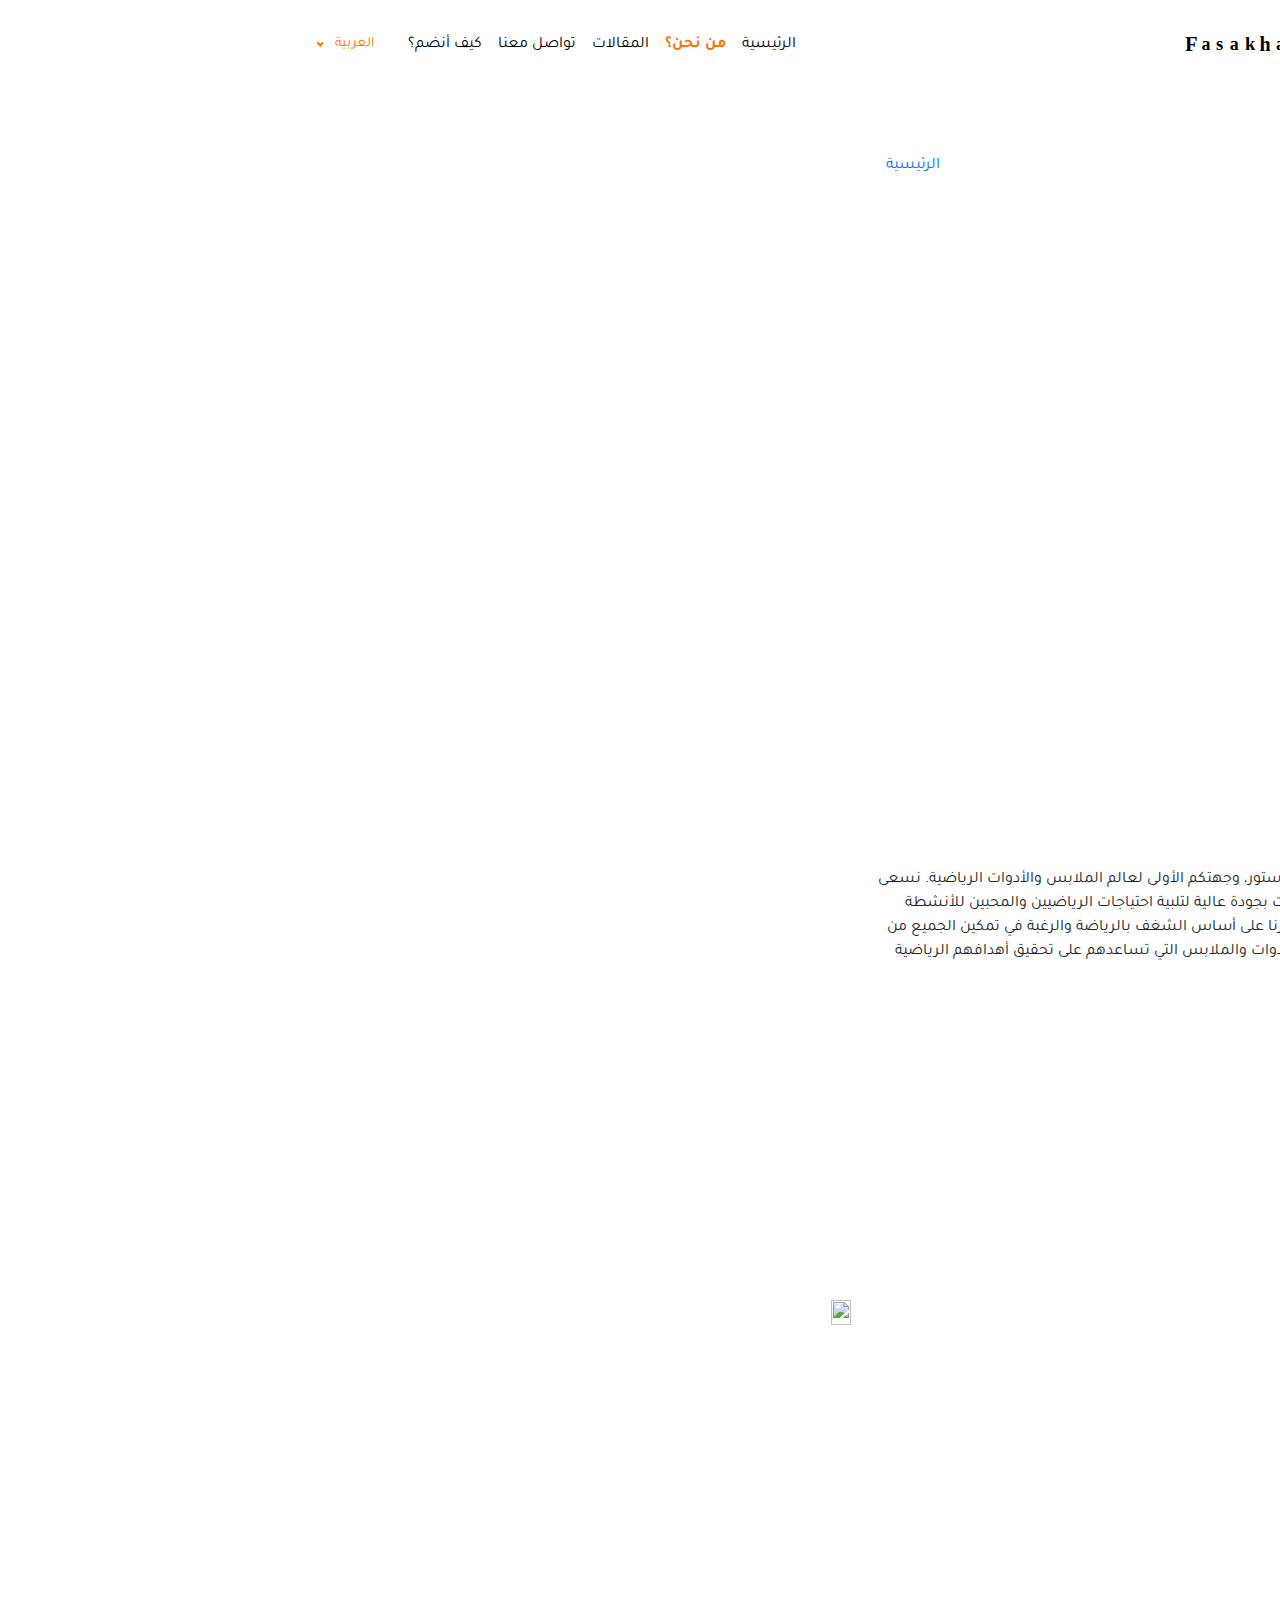
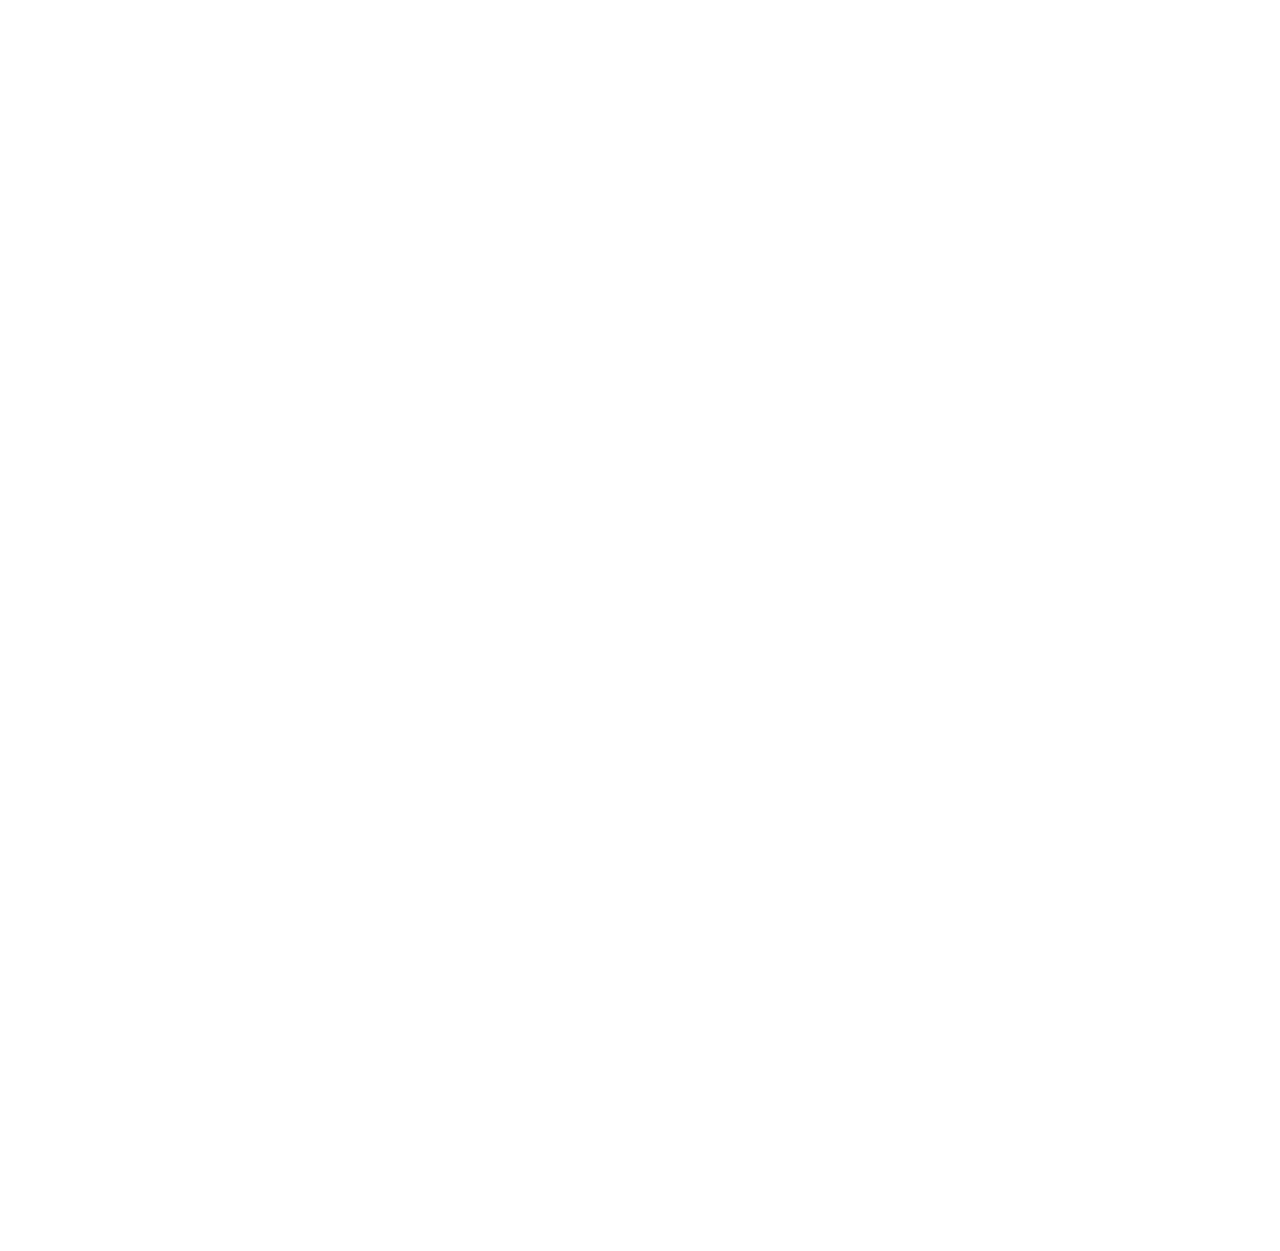
==== about.html @ 364ac194 "first commit" ====
<!DOCTYPE html>
<html lang="ar" dir="rtl">

<head>
  <meta charset="UTF-8">
  <meta http-equiv="X-UA-Compatible" content="IE=edge">
  <meta name="viewport" content="width=device-width, initial-scale=1.0">
  <title>HATTRICK STORE</title>

  <link rel="icon" href="images/logo.svg">

  <!-- font awesome cdn link  -->
  <link rel="stylesheet" href="https://cdnjs.cloudflare.com/ajax/libs/font-awesome/6.5.1/css/all.min.css"
    integrity="sha512-DTOQO9RWCH3ppGqcWaEA1BIZOC6xxalwEsw9c2QQeAIftl+Vegovlnee1c9QX4TctnWMn13TZye+giMm8e2LwA=="
    crossorigin="anonymous" referrerpolicy="no-referrer">
  <!-- Bootstrap link  -->
  <!-- if lang == en -->
  <link rel="stylesheet" href="styles/plugin/bootstrap.min.css">
  <!-- if lang == ar -->
  <link rel="stylesheet" href="styles/plugin/bootstrap.rtl.min.css">
  <!-- bootstrap icon -->
  <link rel="stylesheet" href="styles/plugin/bootstrap-icons.min.css">
  <!-- animate link  -->
  <link rel="stylesheet" href="styles/plugin/animate.css" />
  <!-- nice select  -->
  <link rel="stylesheet" href="styles/plugin/nice-select.css">
  <!-- custom css file link  -->
  <link rel="stylesheet" href="styles/style.css">
</head>

<body>


  <header class="">
    <nav class="navbar navbar-expand-lg ">
      <div class="container">
        <a class="navbar-brand" href="index.html">
          <img src="images/logo.svg" alt="">
        </a>
        <div class="d-flex items-center gap-2">
          <div class=" navbar-collapse ">
            <div class=" justify-content-between align-items-center w-100 mb-5 for-mobile">
              <a class="navbar-brand" href="index.html">
                <img src="images/logo.svg" alt="">
              </a>
              <button class="navbar-toggler" id="close">
                <i class="fas fa-close"></i>
              </button>
            </div>
            <ul class="navbar-nav  mb-2 mb-lg-0">
              <li class="nav-item">
                <a class="nav-link " aria-current="page" href="index.html">الرئيسية</a>
              </li>
              <li class="nav-item">
                <a class="nav-link active" href="about.html">من نحن؟</a>
              </li>
              <li class="nav-item">
                <a class="nav-link " href="articles.html">المقالات</a>
              </li>
              <li class="nav-item">
                <a class="nav-link" href="contact.html">تواصل معنا</a>
              </li>
              <li class="nav-item">
                <a class="nav-link" href="join.html">كيف أنضم؟</a>
              </li>
            </ul>
          </div>
          <select class="lang-select">
            <option value="ar">العربية</option>
            <option value="en">English</option>
          </select>
          <button class="navbar-toggler" id="nav-toggler">
            <i class="fas fa-bars"></i>
          </button>
          </divcl>
        </div>
    </nav>
    <nav aria-label="breadcrumb" class="wow fadeInUp">
      <ol class="breadcrumb">
        <li class="breadcrumb-item"><a href="#">الرئيسية</a></li>
        <li class="breadcrumb-item active" aria-current="page"> من نحن؟</li>
      </ol>
    </nav>
  </header>

  <main>



    <!-- ========== about section ========= -->
    <section class="about">
      <div class="container">
        <div class="row gy-4 align-items-center">
          <div class="col-md-6 wow fadeInDown">
            <div class="content">
              <h4 class="sec-title">من نحن؟</h4>
              <p class="my-4">
                مرحبًا بكم في هاتريك ستور، وجهتكم الأولى لعالم الملابس والأدوات الرياضية. نسعى لتقديم أفضل المنتجات
                بجودة عالية لتلبية احتياجات الرياضيين والمحبين للأنشطة الرياضية. تأسس متجرنا على أساس الشغف بالرياضة
                والرغبة في تمكين الجميع من الوصول إلى أفضل الأدوات والملابس التي تساعدهم على تحقيق أهدافهم الرياضية
              </p>
            </div>
          </div>
          <div class="col-md-6 flex-center wow fadeInDown">
            <div class="img position-relative mobile-img ">
              <svg class="main-layer mobile-left" xmlns="http://www.w3.org/2000/svg" width="851.589" height="851.593"
                viewBox="0 0 851.589 851.593">
                <g id="Group_76651" data-name="Group 76651" transform="translate(-97.175 -92.175)">
                  <path id="Path_1976" data-name="Path 1976"
                    d="M685.414,317.6c84.952,84.952,137.914,185.759,154.9,280.039S838.3,779.6,779.447,838.447s-146.522,77.852-240.8,60.867S343.555,829.366,258.6,744.414,120.69,558.655,103.7,464.376s2.016-181.956,60.866-240.8,146.522-77.852,240.8-60.866S600.463,232.652,685.414,317.6Z"
                    transform="translate(0 37.927)" fill="none" stroke="#fff" stroke-width="1" />
                  <path id="Path_1977" data-name="Path 1977"
                    d="M717.414,285.6c84.951,84.952,137.914,185.759,154.9,280.039S870.3,747.6,811.447,806.447s-146.522,77.852-240.8,60.866S375.555,797.366,290.6,712.414,152.69,526.655,135.7,432.376s2.016-181.956,60.866-240.8,146.522-77.852,240.8-60.866S632.463,200.652,717.414,285.6Z"
                    transform="translate(18.964 18.964)" fill="none" stroke="#fff" stroke-width="1" />
                  <path id="Path_1978" data-name="Path 1978"
                    d="M749.414,253.6c84.952,84.952,137.914,185.759,154.9,280.039S902.3,715.6,843.447,774.447s-146.522,77.852-240.8,60.867S407.555,765.366,322.6,680.414,184.69,494.655,167.7,400.376s2.016-181.956,60.866-240.8S375.093,81.72,469.376,98.7,664.463,168.652,749.414,253.6Z"
                    transform="translate(37.927)" fill="none" stroke="#fff" stroke-width="1" />
                </g>
              </svg>
              <img src="images/about-mobile.png" alt="">
            </div>
          </div>
        </div>
      </div>
    </section>




    <!-- ========== why-us section ========= -->
    <section class="why-us">
      <div class="container">
        <div class="row gy-4 align-items-center">
          <div class="col-md-6 flex-center wow fadeInDown">
            <div class="img position-relative mobile-img">
              <svg class="main-layer" xmlns="http://www.w3.org/2000/svg" width="851.589" height="851.593"
                viewBox="0 0 851.589 851.593">
                <g id="Group_76651" data-name="Group 76651" transform="translate(-97.175 -92.175)">
                  <path id="Path_1976" data-name="Path 1976"
                    d="M685.414,317.6c84.952,84.952,137.914,185.759,154.9,280.039S838.3,779.6,779.447,838.447s-146.522,77.852-240.8,60.867S343.555,829.366,258.6,744.414,120.69,558.655,103.7,464.376s2.016-181.956,60.866-240.8,146.522-77.852,240.8-60.866S600.463,232.652,685.414,317.6Z"
                    transform="translate(0 37.927)" fill="none" stroke="#fff" stroke-width="1" />
                  <path id="Path_1977" data-name="Path 1977"
                    d="M717.414,285.6c84.951,84.952,137.914,185.759,154.9,280.039S870.3,747.6,811.447,806.447s-146.522,77.852-240.8,60.866S375.555,797.366,290.6,712.414,152.69,526.655,135.7,432.376s2.016-181.956,60.866-240.8,146.522-77.852,240.8-60.866S632.463,200.652,717.414,285.6Z"
                    transform="translate(18.964 18.964)" fill="none" stroke="#fff" stroke-width="1" />
                  <path id="Path_1978" data-name="Path 1978"
                    d="M749.414,253.6c84.952,84.952,137.914,185.759,154.9,280.039S902.3,715.6,843.447,774.447s-146.522,77.852-240.8,60.867S407.555,765.366,322.6,680.414,184.69,494.655,167.7,400.376s2.016-181.956,60.866-240.8S375.093,81.72,469.376,98.7,664.463,168.652,749.414,253.6Z"
                    transform="translate(37.927)" fill="none" stroke="#fff" stroke-width="1" />
                </g>
              </svg>
              <img src="images/about-mobile.png" alt="">
            </div>
          </div>
          <div class="col-md-6 wow fadeInDown">
            <div class="content">
              <h4 class="sec-title">لماذا هاتريك ستور؟</h4>
              <p class="my-4">
                هاتريك ستور هو الخيار الأمثل لعشاق الرياضة واللياقة البدنية. نحن نقدم لكم تجربة تسوق فريدة تجمع بين
                الجودة العالية والتنوع الكبير في المنتجات. سواء كنت تبحث عن أحدث صيحات الملابس الرياضية أو الأدوات
                والمعدات التي تساعدك على تحسين أدائك الرياضي، ستجد كل ما تحتاجه في متجرنا. نحن نحرص على اختيار أفضل
                العلامات التجارية لضمان حصولك على منتجات متينة وموثوقة. بالإضافة إلى ذلك، نقدم أسعارًا تنافسية لنضمن لكم
                قيمة ممتازة مقابل المال. فريق خدمة العملاء لدينا دائماً مستعد لمساعدتكم وتقديم الدعم اللازم لضمان تجربة
                تسوق سلسة وممتعة. اختر هاتريك ستور، وتمتع بأفضل المنتجات والخدمات التي تستحقها
              </p>
            </div>
          </div>
        </div>
      </div>
    </section>


  </main>

  <footer>

    <div class="container">
      <a href="index.html" class="footer-logo wow fadeInUp">
        <img src="images/logo.svg" alt="logo">
      </a>
      <div class="d-flex justify-content-between align-items-center flex-wrap gap-5 wow fadeInUp">
        <div class="download-app">
          <h4 class="mb-3 text-center">يمكنك تحميل التطبيق الآن من خلال</h4>
          <div class="d-flex flex-wrap gap-2">
            <a href="#" class="install apple-install">
              <div class="text">
                <p>download on the</p>
                <p>apple store</p>
              </div>
              <img src="images/apple.svg" alt="">
            </a>
            <a href="#" class="install android-install">
              <div class="text">
                <p>Get it on</p>
                <p>Google Play</p>
              </div>
              <img src="images/android.svg" alt="">
            </a>
          </div>
        </div>
        <div class=" mail-subscribe">
          <h4 class="mb-3 text-center">الاشتراك في النشرة البريدية</h4>
          <form action="" class="form subscribtion-form">
            <input type="email" class="form-control" placeholder="البريد الإلكتروني">
            <button type="submit" class="btn secondary-btn">ارسال</button>
          </form>
        </div>
      </div>
    </div>


    <div class="rights">
      <div class="container">
        <div class="d-flex flex-wrap justify-content-between align-items-center gap-2 wow fadeInDown">
          <a class="smartV-link" href="https://smartvision4p.com/" target="_blank">
            <span>جميع الحقوق محفوظة لموقع سمارت فيجن للبرمجيات</span>
            <img src="images/smart.svg" alt="">
          </a>
          <div class="links rights-links d-flex gap-2">
            <a href="privacy.html">سياسة الخصوصية</a>
            <span class="divide">|</span>
            <a href="rules.html">الشروط والأحكام</a>
          </div>
        </div>
      </div>
    </div>
  </footer>







  <!-- jQuery script -->
  <script src="js/jquery-3.6.0.min.js"></script>
  <!-- bootstrap script -->
  <script src="js/bootstrap.bundle.min.js"></script>
  <!-- wow script -->
  <script src="js/wow.min.js"></script>
  <!-- nice select  -->
  <script src="js/jquery.nice-select.min.js"></script>
  <!-- custom js file link  -->
  <script src="js/script.js"></script>

</body>

</html>
---- styles/plugin/nice-select.css ----
.nice-select {
  -webkit-tap-highlight-color: transparent;
  background-color: #fff;
  border-radius: 5px;
  border: solid 1px #e8e8e8;
  box-sizing: border-box;
  clear: both;
  cursor: pointer;
  display: block;
  float: left;
  font-family: inherit;
  font-size: 14px;
  font-weight: normal;
  height: 42px;
  line-height: 40px;
  outline: none;
  padding-left: 18px;
  padding-right: 30px;
  position: relative;
  text-align: left !important;
  transition: all 0.2s ease-in-out;
  -webkit-user-select: none;
     -moz-user-select: none;
      -ms-user-select: none;
          user-select: none;
  white-space: nowrap;
  width: auto; }
  .nice-select:hover {
    border-color: #dbdbdb; }
  .nice-select:active, .nice-select.open, .nice-select:focus {
    border-color: #999; }
  .nice-select:after {
    border-bottom: 2px solid #999;
    border-right: 2px solid #999;
    content: '';
    display: block;
    height: 5px;
    margin-top: -4px;
    pointer-events: none;
    position: absolute;
    right: 12px;
    top: 50%;
    transform-origin: 66% 66%;
    transform: rotate(45deg);
    transition: all 0.15s ease-in-out;
    width: 5px; }
  .nice-select.open:after {
    transform: rotate(-135deg); }
  .nice-select.open .list {
    opacity: 1;
    pointer-events: auto;
    transform: scale(1) translateY(0); }
  .nice-select.disabled {
    border-color: #ededed;
    color: #999;
    pointer-events: none; }
    .nice-select.disabled:after {
      border-color: #cccccc; }
  .nice-select.wide {
    width: 100%; }
    .nice-select.wide .list {
      left: 0 !important;
      right: 0 !important; }
  .nice-select.right {
    float: right; }
    .nice-select.right .list {
      left: auto;
      right: 0; }
  .nice-select.small {
    font-size: 12px;
    height: 36px;
    line-height: 34px; }
    .nice-select.small:after {
      height: 4px;
      width: 4px; }
    .nice-select.small .option {
      line-height: 34px;
      min-height: 34px; }
  .nice-select .list {
    background-color: #fff;
    border-radius: 5px;
    box-shadow: 0 0 0 1px rgba(68, 68, 68, 0.11);
    box-sizing: border-box;
    margin-top: 4px;
    opacity: 0;
    overflow: hidden;
    padding: 0;
    pointer-events: none;
    position: absolute;
    top: 100%;
    left: 0;
    transform-origin: 50% 0;
    transform: scale(0.75) translateY(-21px);
    transition: all 0.2s cubic-bezier(0.5, 0, 0, 1.25), opacity 0.15s ease-out;
    z-index: 9; }
    .nice-select .list:hover .option:not(:hover) {
      background-color: transparent !important; }
  .nice-select .option {
    cursor: pointer;
    font-weight: 400;
    line-height: 40px;
    list-style: none;
    min-height: 40px;
    outline: none;
    padding-left: 18px;
    padding-right: 29px;
    text-align: left;
    transition: all 0.2s; }
    .nice-select .option:hover, .nice-select .option.focus, .nice-select .option.selected.focus {
      background-color: #f6f6f6; }
    .nice-select .option.selected {
      font-weight: bold; }
    .nice-select .option.disabled {
      background-color: transparent;
      color: #999;
      cursor: default; }

.no-csspointerevents .nice-select .list {
  display: none; }

.no-csspointerevents .nice-select.open .list {
  display: block; }
---- styles/style.css ----
/*======= font =========*/
@import url('https://fonts.googleapis.com/css2?family=Tajawal:wght@200;300;400;500;700;800;900&display=swap');


/*========== vars =======*/

:root{
  --primary:#FD7201;
  --secondary:#81560D;
  --white: #fff;
  --black: #000;
  --grey:#6D6D6D;
  --light-white: #929292;
}



/*======= global ========== */
*{
  margin: 0;
  padding: 0;
  box-sizing: border-box;
  text-decoration: none !important;
  list-style : none !important;
  outline: none;
  border: none;
  font-family: 'Tajawal', sans-serif;
  scroll-behavior: smooth;
}

::-webkit-scrollbar {
  height: 0.5rem;
  width: 0.3rem;
  background-color: var(--primary);
}

::-webkit-scrollbar-thumb {
  background: var(--secondary);
}

body{
  direction: rtl;
  background-color: var(--white);
  /* color: var(--white); */
  margin: 0;
  padding: 0;
  border: 0;
  outline: 0;
  vertical-align: middle;
}

/* a{
  color: var(--black);
}
a:hover{
  color: var(--black);
} */

img {
  width: 100%;
  height: 100%;
  -o-object-fit: cover;
  object-fit: cover;
}

html,
div,
span,
object,
iframe,
h1,
h2,
h3,
h4,
h5,
h6,
p,
blockquote,
pre,
abbr,
address,
cite,
code,
dfn,
em,
img,
ins,
kbd,
q,
samp,
small,
strong,
sub,
sup,
var,
b,
i,
dl,
dt,
dd,
ol,
ul,
li,
fieldset,
form,
label,
legend,
table,
caption,
tbody,
tfoot,
thead,
tr,
th,
td,
article,
aside,
canvas,
details,
figcaption,
figure,
footer,
header,
hgroup,
menu,
nav,
section,
summary,
time,
mark,
audio,
video {
  margin: 0;
  padding: 0;
  border: 0;
  outline: 0;
  vertical-align: middle;
  background: transparent;
}

article,
aside,
details,
figcaption,
figure,
footer,
header,
hgroup,
menu,
nav,
section {
  display: block;
}

ul {
  list-style: none;
  padding: 0;
  margin: 0;
}

section {
  padding: 3rem 0;
}

.sec-title{
  font-weight: bold;
  margin-bottom: 2rem;
  color: var(--secondary);
  width: -webkit-fit-content;
  width: -moz-fit-content;
  width: fit-content;

  &::after{
    content: '';
    display: block;
    width: -webkit-fit-content;
    width: -moz-fit-content;
    width: 65px;
    height: 5px;
    border-radius: 999px;
    background-color: var(--primary);
    margin-top: 1rem;
  }
}

.heading-title{
  color: var(--grey);
  font-size: 1.1rem;
  font-weight: 500;
}
.desc{
  color: var(--light-white);
}

.link-btn{
  color: var(--primary);
  text-decoration: underline !important;
  font-weight: bold;
  transition: .3s;
  font-size: 1.2rem;
}

.card {
  border: none;
  background-color: transparent;
  transition: 0.3s;
  color: #fff;
}

.mobile-img{
  /* aspect-ratio: 4/4; */
  img{
    -o-object-fit: contain;
       object-fit: contain;
       width: -webkit-fit-content;
       width: -moz-fit-content;
       width: fit-content;
        aspect-ratio: 4 / 5;
  }
}

.form-control {
  padding: 0.65rem 0.95rem;
  width: 100%;
  font-size: 1rem;
  font-weight: 400;
  line-height: 1.5;
  background-color: #201943;
  color: #fff;
  border: 1px solid #201943;
  border-radius: 35px;
}

.form-control:focus {
  border-color: var(--secondary);
  outline: 0;
  box-shadow: none;
  background-color: var(--primary);
  color: var(--white);
}

.form-control::-webkit-input-placeholder{
  color: var(--light-white);
}

.form-control::-moz-placeholder{
  color: var(--light-white);
}

.form-control:-ms-input-placeholder{
  color: var(--light-white);
}

.form-control::-ms-input-placeholder{
  color: var(--light-white);
}

.form-control::placeholder{
  color: var(--light-white);
}




.btn {
  display: inline-block;
  border: none;
  box-shadow: none;
  outline: none;
  padding: 0.5rem 2.5rem;
  border-radius: 35px;
  cursor: pointer;
  font-weight: bold;
  font-size: 1rem;
}
.btn:focus{
  outline: none;
  box-shadow: none;
}
.btn.main-btn{
  background-color: var(--white);
  color: var(--primary);
}
.btn.main-btn:hover {
  background-color: var(--secondary);
  color: var(--white);
}
.btn.main-btn:active {
  color: var(--white);
  background-color: var(--secondary);
  border-color: var(--secondary);
  transform: scale(.95);
}


.secondary-btn {
  background-color: var(--secondary);
  color: var(--white);
}

.secondary-btn:hover , .secondary-btn:active {
  background-color: var(--primary) !important;
  color: var(--white) !important;
}
.secondary-btn:active{
  transform: scale(.95);
}

.for-mobile{
  display: none;
}
.for-pc{
  display: flex;
}
@media(max-width: 991px){
  .for-pc{
    display: none !important;
  }
  .for-mobile{
    display: flex !important;
  }
}



.install{
  display: flex;
  align-items: center;
  gap: .5rem;
  padding: 0.3rem 1.5rem;
  border-radius: 35px;
}
.install .text p:nth-child(1){
  font-size: .8rem;
}
.install .text p:nth-child(2){
  font-weight: bold;
  font-size: .9rem;
}
.install img{
  width: 25px;
  height: 25px;
  -o-object-fit: contain;
     object-fit: contain;
}
.apple-install{
  background-color: var(--secondary);
  color: var(--white);
}
.in-header{
  color: var(--white);
  background-color: var(--primary);
}
.android-install , .android-install:hover{
  background-color: var(--white);
  color: var(--primary);
}




/*===============================
==============================*/


/**===============================
  ==============* RTL *===========
===============================**/
html[dir = ltr]{
  body{
    direction: ltr;
  }
}
html[dir='rtl'] [type=email],
html[dir='rtl'] [type=number],
html[dir='rtl'] [type=tel],
html[dir='rtl'] [type=url] {
  direction: rtl;
}
/**===============================
  ================================
=============================== **/


/**===============================================================
  ==========================* header *============================
===============================================================**/

.lang-select{
  background: transparent;
  border: none;
  color: var(--primary);
}

.lang-select .list{
  color: var(--primary);
}
.lang-select .list .selected{
  color: var(--secondary);
}

header {
  background: url("../images/breadcrump.svg");
  background-size: cover;
  background-position: center;
  background-repeat: no-repeat;
  height: 400px;
  /* margin: 0 0 3rem 0; */
  position: relative;
  /* display: flex; */
  justify-content: center;
  align-items: center;
}
header.header-home{
  background: url("../images/header-v1.png") !important;
  height: 100vh;
  background-size: cover !important;
    background-position: center !important;
    background-repeat: no-repeat !important;  
    padding-bottom: 10rem;
}
.breadcrumb{
  text-align: center;
  display: flex;
  justify-content: center;
  margin-top: 4rem;
}
.breadcrumb-item.active {
  color: var(--white);
  font-weight: bold;
  font-size: 1.1rem;
}
.breadcrumb-item+.breadcrumb-item::before {
  content: var(--bs-breadcrumb-divider, ">>");
  color: var(--white);
}
html[dir=ltr] .breadcrumb-item+.breadcrumb-item::before {
    float: left !important;
}
header .hero-title{
  color: var(--secondary);
  font-weight: bold;
  font-size: 1.5rem;
}
header .content-first{
  font-weight: bold;
  margin: .4rem 0 .8rem 0;
  font-size: 1.7rem;
}
header .content-seconed{
  color: var(--black);
  font-weight: 500;
  max-width: 600px;
}
#hero .header-img{
  /* aspect-ratio: 4/4; */
  /* margin-top: 8rem; */
  position: relative;
  img{
    -o-object-fit: contain;
       object-fit: contain;
        aspect-ratio: 19 / 23;
  }
}
#hero .header-img .main-layer{
  width: 70%;
  inset-inline-start: 15rem;
  top: -4rem;
  height: 100%;
}

/* .navbar{
  position: absolute;
  width: 100%;
  top: 0;
  left: 0;
  z-index: 99999;
} */

.navbar .navbar-brand{
  width: 220px;
  img{
    -o-object-fit: contain;
       object-fit: contain;
  }
}
.navbar a.nav-link{
  color: var(--black);
  position: relative;
  transition: .3s;
  text-align: center;
}


.navbar .navbar-nav .nav-item .nav-link.active {
  color: var(--primary);
  font-weight: bold;
}





.navbar .navbar-toggler{
  border: none;
  background-color: transparent;
  box-shadow: none;
  outline: none;
  padding: 0;
  /* margin: 0; */
  font-size: 1.5rem;
  color: var(--secondary);
}

.navbar .navbar-collapse{
  display: flex;
  justify-content: center;
}

.download-links a{
  max-width: 150px;
  /* height: 50px; */

  img{
    width: 100%;
    height: 100%;
    -o-object-fit: contain;
       object-fit: contain;
  }
}



/**===============================================================
  ================================================================
===============================================================**/



/**========================================================================
==========================* main *=======================================
========================================================================**/



/*========== features ===========*/

.features {

  .img-sec{
    img{
      aspect-ratio: 3/3;
      -o-object-fit: contain;
         object-fit: contain;
    }
  }

  .features-items .feature{
    display: flex;
    align-items: center;
    gap: 1rem;
    margin-bottom: 1.5rem;
    .img{
      flex-shrink: 0;
      background-color: var(--primary);
      border-radius: 10px;
      width: 65px;
      height: 65px;
      display: grid;
      place-items: center;
      img{
        -o-object-fit: contain;
         object-fit: contain;
         width: 25px;
         height: 25px;
      }
    }
    .content{
      max-width: 440px;
      .title{
        margin-bottom: .5rem;
      }
    }
  }
}

/*===============================*/


.screens{
  background: url("../images/screens-bg.png");
  background-size: cover;
  background-position: center;
  background-repeat: no-repeat;
  padding: 25rem 0 3rem 0;

  .sec-title::after{
    margin: .5rem auto 0 auto;
  }
}
.swiper{
  padding: 4rem 0;
}
.swiper-slide{
  transform: scale(1) !important;
}
.swiper-slide-active{

  /* width: calc(100% + 24rem);
  height: calc(100% + 24rem); */
  border-radius: 35px;
  background: var(--black);
  transform: scale(1.1) !important;
  img{
    width: 100%;
    height: 100%;
    -o-object-fit: contain;
       object-fit: contain;
  }
}

/*========== contact ===========*/



/* ============================= */














/**========================================================================
  =========================================================================
========================================================================**/






/**===============================================================
  ==========================* footer *============================
===============================================================**/





footer{
  background: url("../images/footer.png");
  background-size: cover;
  background-position: center;
  background-repeat: no-repeat;
  padding: 8rem 0 1rem 0 ;

}

footer .footer-logo{
  display: block;
  width: 200px;
  height: 200px;
  margin: 0 auto;
  /* margin-bottom: 2.5rem; */
  img{
    width: 100%;
    height: 100%;
    -o-object-fit: contain;
       object-fit: contain;
  }
}


footer .subscribtion-form {
  background-color: #fff;
  border-radius: 35px;
  border: 1px solid #fff;
  padding: 0.2rem;
  display: flex;
  align-items: center;
  gap: 1rem;
}
footer .subscribtion-form .form-control {
  background-color: rgba(0, 0, 0, 0);
  border: none;
}
footer .subscribtion-form .form-control::-webkit-input-placeholder{
  color: var(--primary);
}
footer .subscribtion-form .form-control::-moz-placeholder{
  color: var(--primary);
}
footer .subscribtion-form .form-control:-ms-input-placeholder{
  color: var(--primary);
}
footer .subscribtion-form .form-control::-ms-input-placeholder{
  color: var(--primary);
}
footer .subscribtion-form .form-control::placeholder{
  color: var(--primary);
}
footer .subscribtion-form .form-control {
  color: var(--primary);
}
footer .subscribtion-form .btn {
  padding: 0.4rem 1.5rem;
}

footer .rights{
  margin-top: 2rem;
}


footer .smartV-link{
  display: flex;
  align-items: center;
  text-align: center;
  gap: .5rem;
  flex-wrap: wrap-reverse;
  font-size: .9rem;
  img{
    width: 100px;
    margin: auto;
    -o-object-fit: contain;
       object-fit: contain;
  }
  span{
    margin: auto;
  }
}

footer .rights-links a{
  color: var(--grey);
}
.divide{
  color: var(--secondary);
}

/**===============================================================
  ================================================================
===============================================================**/



.nice-select:after {
  right: unset;
  inset-inline-end: 12px;
  border-color: var(--primary);

}



.nice-select {

  -webkit-padding-start: 18px;

          padding-inline-start: 18px;
  -webkit-padding-end: 30px;
          padding-inline-end: 30px;
}





.navbar .navbar-collapse .for-mobile{
  display: none;
}

/**====================================
  ===========* media queries *=========
====================================**/

@media (max-width: 1280px) {
  #hero .header-img .main-layer{
    width: 70%;
    inset-inline-start: 10rem;
    top: -4rem;
  }

}

@media (max-width: 1040px) {
  header.header-home{
    height: auto !important;
  }
  #hero .header-img {
    aspect-ratio: 3 / 4;
    position: relative;
}
}

@media (max-width: 991px) {
  #hero{
    margin-top: 5rem;
  }
  #hero .header-img {
    aspect-ratio: 6/5;
    position: relative;
}
  header {
    height: 250px;
  }
  
  
  .breadcrumb{
    margin-top: 2rem;
  }
  #hero .header-img .main-layer{
    width: 70%;
    inset-inline-start: 7rem;
    top: -4rem;
  }
  .contact .contact-info {
    flex-direction: row;
    flex-wrap: wrap;
    justify-content: center;
}
.navbar .navbar-nav .nav-item .nav-link.active:after, .navbar .navbar-nav .nav-item .nav-link:after {

  inset-inline-end: 60%;
}
.navbar .navbar-collapse .for-mobile{
  display: flex;
}

.navbar .navbar-brand {
  width: 200px;
}

.navbar .navbar-collapse{
  position: fixed;
  top: 0;
  inset-inline-end: -100%;
  width: 50%;
  height: 100vh;
  z-index: 99999;
  background: var(--primary);
  justify-content: unset;
  flex-direction: column;
  transition: .3s;
  padding: 1.5rem;
}
.navbar .navbar-collapse .navbar-nav{
  gap: 1rem;
}
.navbar .navbar-collapse.active{
  inset-inline-end: 0;
}


}


@media (max-width: 768px) {
  #hero{
    margin-top: 3rem;
  }
}


@media (max-width: 625px) {
  
  .navbar .navbar-collapse{
    width: 100%;

  }
  .main-layer{

    inset-inline-start: 0rem;

  }
  .mobile-left{
    inset-inline-start: 0rem;
    inset-inline-end: 0rem;
  }
  #hero{
    margin-top: 2rem;
  }
  #hero .header-img .main-layer{
    width: 95%;
    inset-inline-start: 0rem;
    top: 0rem;
  }
  #hero .header-img {
    aspect-ratio: 4/4;
    margin-top: 1rem;
    position: relative;
    height: 100%;
}
  footer .mail-subscribe {
    width: 100%;
  }
  footer .rights-links{
    margin: .5rem auto;
  }
  footer .download-app{
    margin: 0 auto;
  }
  .contact .contact-info {
    justify-content: start;
}
.contact .form {
  padding: 2rem 1rem;
}
}


/**====================================
  =====================================
=================================== **/
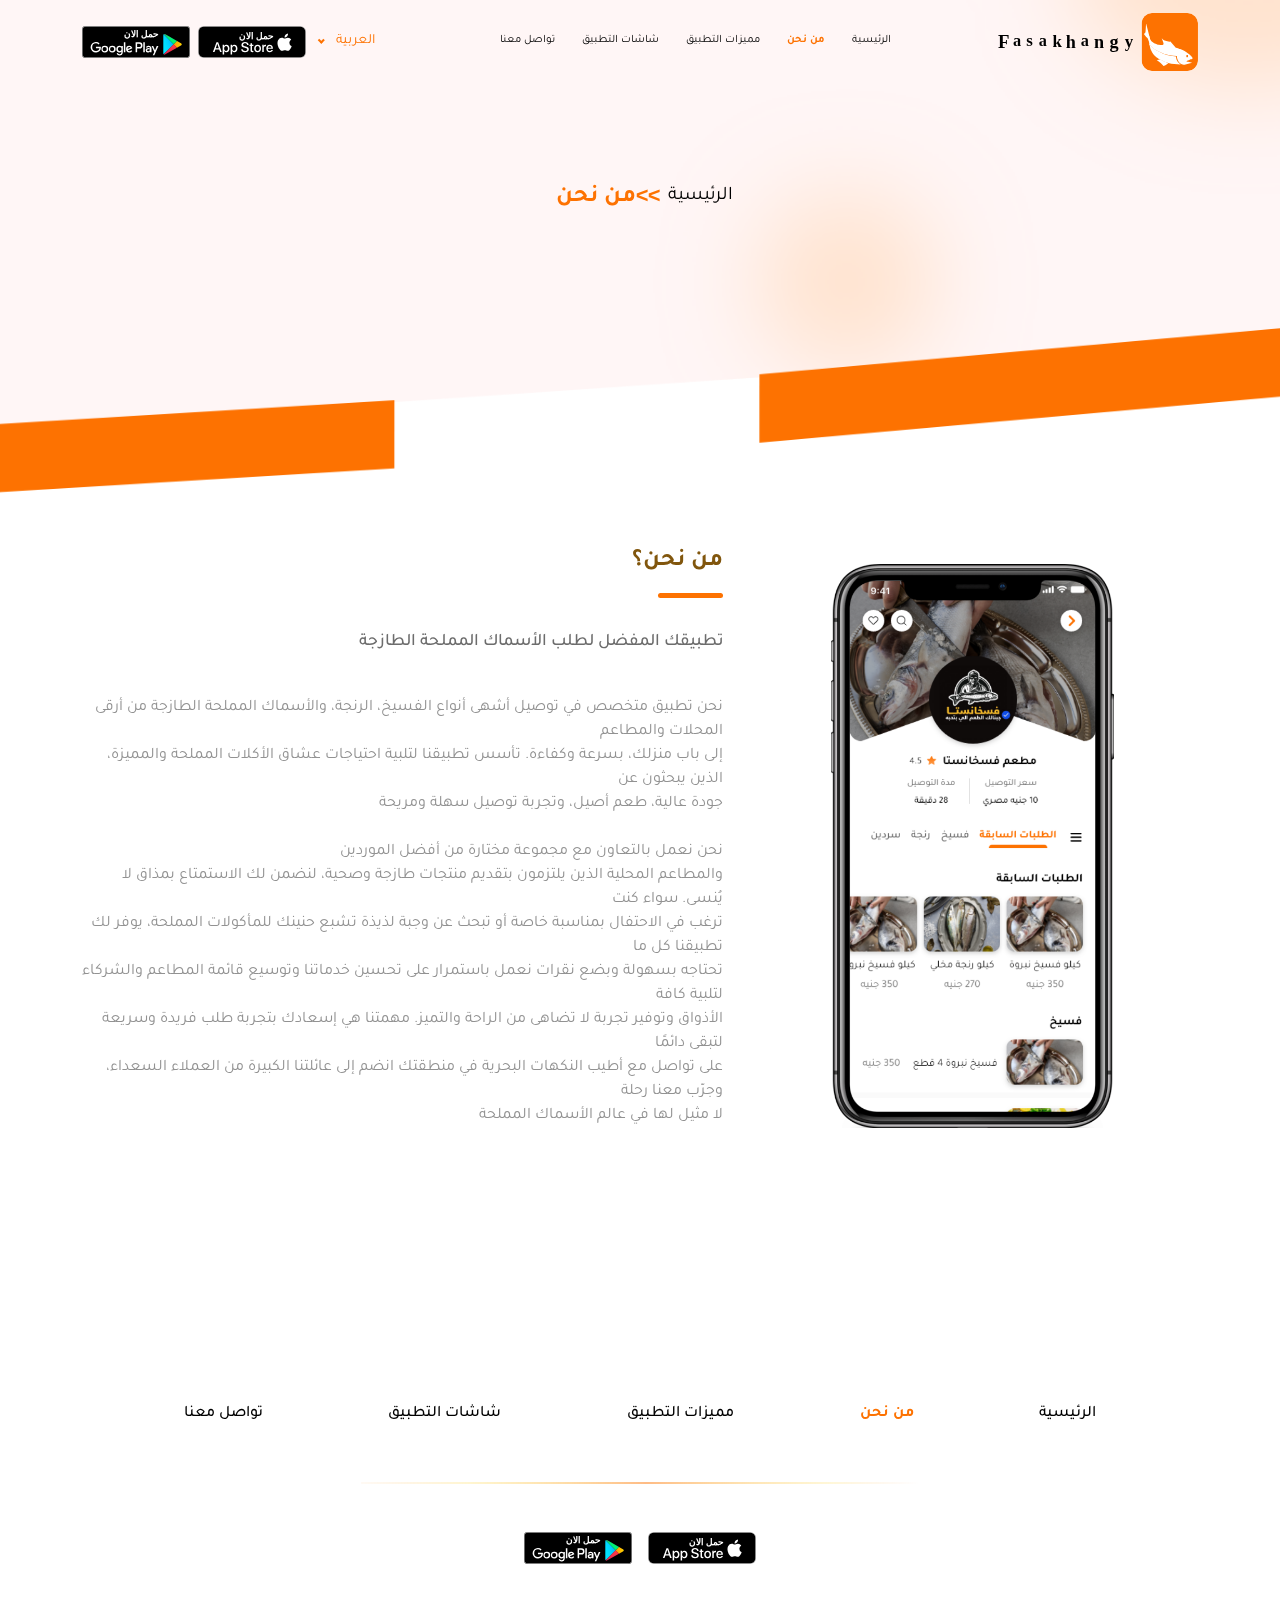
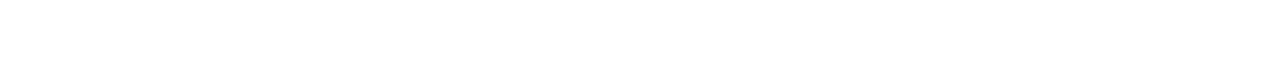
==== commit 96fa921f: "finish" ====
--- a/about.html
+++ b/about.html
@@ -5,25 +5,22 @@
   <meta charset="UTF-8">
   <meta http-equiv="X-UA-Compatible" content="IE=edge">
   <meta name="viewport" content="width=device-width, initial-scale=1.0">
-  <title>HATTRICK STORE</title>
-
-  <link rel="icon" href="images/logo.svg">
-
+  <title>Fasakhangy</title>
+
+  <link rel="icon" href="images/fav.svg">
   <!-- font awesome cdn link  -->
   <link rel="stylesheet" href="https://cdnjs.cloudflare.com/ajax/libs/font-awesome/6.5.1/css/all.min.css"
     integrity="sha512-DTOQO9RWCH3ppGqcWaEA1BIZOC6xxalwEsw9c2QQeAIftl+Vegovlnee1c9QX4TctnWMn13TZye+giMm8e2LwA=="
     crossorigin="anonymous" referrerpolicy="no-referrer">
   <!-- Bootstrap link  -->
-  <!-- if lang == en -->
   <link rel="stylesheet" href="styles/plugin/bootstrap.min.css">
-  <!-- if lang == ar -->
-  <link rel="stylesheet" href="styles/plugin/bootstrap.rtl.min.css">
-  <!-- bootstrap icon -->
-  <link rel="stylesheet" href="styles/plugin/bootstrap-icons.min.css">
   <!-- animate link  -->
   <link rel="stylesheet" href="styles/plugin/animate.css" />
   <!-- nice select  -->
   <link rel="stylesheet" href="styles/plugin/nice-select.css">
+  <!-- swiper link -->
+  <link rel="stylesheet" href="https://unpkg.com/swiper/swiper-bundle.min.css" />
+  <link rel="stylesheet" href="styles/plugin/swiper.min.css">
   <!-- custom css file link  -->
   <link rel="stylesheet" href="styles/style.css">
 </head>
@@ -37,34 +34,42 @@
         <a class="navbar-brand" href="index.html">
           <img src="images/logo.svg" alt="">
         </a>
-        <div class="d-flex items-center gap-2">
-          <div class=" navbar-collapse ">
-            <div class=" justify-content-between align-items-center w-100 mb-5 for-mobile">
-              <a class="navbar-brand" href="index.html">
-                <img src="images/logo.svg" alt="">
-              </a>
-              <button class="navbar-toggler" id="close">
-                <i class="fas fa-close"></i>
-              </button>
-            </div>
-            <ul class="navbar-nav  mb-2 mb-lg-0">
-              <li class="nav-item">
-                <a class="nav-link " aria-current="page" href="index.html">الرئيسية</a>
-              </li>
-              <li class="nav-item">
-                <a class="nav-link active" href="about.html">من نحن؟</a>
-              </li>
-              <li class="nav-item">
-                <a class="nav-link " href="articles.html">المقالات</a>
-              </li>
-              <li class="nav-item">
-                <a class="nav-link" href="contact.html">تواصل معنا</a>
-              </li>
-              <li class="nav-item">
-                <a class="nav-link" href="join.html">كيف أنضم؟</a>
-              </li>
-            </ul>
-          </div>
+        <div class=" navbar-collapse mx-auto ">
+          <div class=" justify-content-between align-items-center w-100 mb-5 for-mobile">
+            <a class="navbar-brand" href="index.html">
+              <img src="images/logo.svg" alt="">
+            </a>
+            <button class="navbar-toggler" id="close">
+              <i class="fas fa-close"></i>
+            </button>
+          </div>
+          <ul class="navbar-nav mb-2 mb-lg-0">
+            <li class="nav-item">
+              <a class="nav-link" aria-current="page" href="index.html">الرئيسية</a>
+            </li>
+            <li class="nav-item">
+              <a class="nav-link active" href="about.html">من نحن</a>
+            </li>
+            <li class="nav-item">
+              <a class="nav-link " href="features.html">مميزات التطبيق</a>
+            </li>
+            <li class="nav-item">
+              <a class="nav-link" href="screens.html">شاشات التطبيق</a>
+            </li>
+            <li class="nav-item">
+              <a class="nav-link" href="contact.html">تواصل معنا</a>
+            </li>
+          </ul>
+          <div class="items-center for-mobile mt-5 download-links gap-3">
+            <a href="#">
+              <img src="images/app-store.svg" alt="">
+            </a>
+            <a href="#">
+              <img src="images/google-play.svg" alt="">
+            </a>
+          </div>
+        </div>
+        <div class="d-flex align-items-center gap-md-3">
           <select class="lang-select">
             <option value="ar">العربية</option>
             <option value="en">English</option>
@@ -72,16 +77,27 @@
           <button class="navbar-toggler" id="nav-toggler">
             <i class="fas fa-bars"></i>
           </button>
-          </divcl>
-        </div>
+        </div>
+        <div class=" items-center for-pc  download-links gap-2">
+          <a href="#">
+            <img src="images/app-store.svg" alt="">
+          </a>
+          <a href="#">
+            <img src="images/google-play.svg" alt="">
+          </a>
+        </div>
+
+      </div>
     </nav>
     <nav aria-label="breadcrumb" class="wow fadeInUp">
       <ol class="breadcrumb">
-        <li class="breadcrumb-item"><a href="#">الرئيسية</a></li>
-        <li class="breadcrumb-item active" aria-current="page"> من نحن؟</li>
+        <li class="breadcrumb-item"><a href="index.html">الرئيسية</a></li>
+        <li class="breadcrumb-item active" aria-current="page">من نحن</li>
       </ol>
     </nav>
   </header>
+
+
 
   <main>
 
@@ -91,76 +107,29 @@
     <section class="about">
       <div class="container">
         <div class="row gy-4 align-items-center">
-          <div class="col-md-6 wow fadeInDown">
+          <div class="col-md-5 flex-center justify-content-between wow fadeInDown">
+            <div class="img position-relative mobile-img ">
+              <img src="images/about.png" alt="">
+            </div>
+          </div>
+          <div class="col-md-7 wow fadeInDown">
             <div class="content">
               <h4 class="sec-title">من نحن؟</h4>
-              <p class="my-4">
-                مرحبًا بكم في هاتريك ستور، وجهتكم الأولى لعالم الملابس والأدوات الرياضية. نسعى لتقديم أفضل المنتجات
-                بجودة عالية لتلبية احتياجات الرياضيين والمحبين للأنشطة الرياضية. تأسس متجرنا على أساس الشغف بالرياضة
-                والرغبة في تمكين الجميع من الوصول إلى أفضل الأدوات والملابس التي تساعدهم على تحقيق أهدافهم الرياضية
+              <p class="heading-title">تطبيقك المفضل لطلب الأسماك المملحة الطازجة</p>
+              <p class="my-3 desc white-space">
+                نحن تطبيق متخصص في توصيل أشهى أنواع الفسيخ، الرنجة، والأسماك المملحة الطازجة من أرقى المحلات والمطاعم
+                إلى باب منزلك، بسرعة وكفاءة. تأسس تطبيقنا لتلبية احتياجات عشاق الأكلات المملحة والمميزة، الذين يبحثون عن
+                جودة عالية، طعم أصيل، وتجربة توصيل سهلة ومريحة
+
+                نحن نعمل بالتعاون مع مجموعة مختارة من أفضل الموردين
+                والمطاعم المحلية الذين يلتزمون بتقديم منتجات طازجة وصحية، لنضمن لك الاستمتاع بمذاق لا يُنسى. سواء كنت
+                ترغب في الاحتفال بمناسبة خاصة أو تبحث عن وجبة لذيذة تشبع حنينك للمأكولات المملحة، يوفر لك تطبيقنا كل ما
+                تحتاجه بسهولة وبضع نقرات نعمل باستمرار على تحسين خدماتنا وتوسيع قائمة المطاعم والشركاء لتلبية كافة
+                الأذواق وتوفير تجربة لا تضاهى من الراحة والتميز. مهمتنا هي إسعادك بتجربة طلب فريدة وسريعة لتبقى دائمًا
+                على تواصل مع أطيب النكهات البحرية في منطقتك انضم إلى عائلتنا الكبيرة من العملاء السعداء، وجرّب معنا رحلة
+                لا مثيل لها في عالم الأسماك المملحة
               </p>
-            </div>
-          </div>
-          <div class="col-md-6 flex-center wow fadeInDown">
-            <div class="img position-relative mobile-img ">
-              <svg class="main-layer mobile-left" xmlns="http://www.w3.org/2000/svg" width="851.589" height="851.593"
-                viewBox="0 0 851.589 851.593">
-                <g id="Group_76651" data-name="Group 76651" transform="translate(-97.175 -92.175)">
-                  <path id="Path_1976" data-name="Path 1976"
-                    d="M685.414,317.6c84.952,84.952,137.914,185.759,154.9,280.039S838.3,779.6,779.447,838.447s-146.522,77.852-240.8,60.867S343.555,829.366,258.6,744.414,120.69,558.655,103.7,464.376s2.016-181.956,60.866-240.8,146.522-77.852,240.8-60.866S600.463,232.652,685.414,317.6Z"
-                    transform="translate(0 37.927)" fill="none" stroke="#fff" stroke-width="1" />
-                  <path id="Path_1977" data-name="Path 1977"
-                    d="M717.414,285.6c84.951,84.952,137.914,185.759,154.9,280.039S870.3,747.6,811.447,806.447s-146.522,77.852-240.8,60.866S375.555,797.366,290.6,712.414,152.69,526.655,135.7,432.376s2.016-181.956,60.866-240.8,146.522-77.852,240.8-60.866S632.463,200.652,717.414,285.6Z"
-                    transform="translate(18.964 18.964)" fill="none" stroke="#fff" stroke-width="1" />
-                  <path id="Path_1978" data-name="Path 1978"
-                    d="M749.414,253.6c84.952,84.952,137.914,185.759,154.9,280.039S902.3,715.6,843.447,774.447s-146.522,77.852-240.8,60.867S407.555,765.366,322.6,680.414,184.69,494.655,167.7,400.376s2.016-181.956,60.866-240.8S375.093,81.72,469.376,98.7,664.463,168.652,749.414,253.6Z"
-                    transform="translate(37.927)" fill="none" stroke="#fff" stroke-width="1" />
-                </g>
-              </svg>
-              <img src="images/about-mobile.png" alt="">
-            </div>
-          </div>
-        </div>
-      </div>
-    </section>
-
-
-
-
-    <!-- ========== why-us section ========= -->
-    <section class="why-us">
-      <div class="container">
-        <div class="row gy-4 align-items-center">
-          <div class="col-md-6 flex-center wow fadeInDown">
-            <div class="img position-relative mobile-img">
-              <svg class="main-layer" xmlns="http://www.w3.org/2000/svg" width="851.589" height="851.593"
-                viewBox="0 0 851.589 851.593">
-                <g id="Group_76651" data-name="Group 76651" transform="translate(-97.175 -92.175)">
-                  <path id="Path_1976" data-name="Path 1976"
-                    d="M685.414,317.6c84.952,84.952,137.914,185.759,154.9,280.039S838.3,779.6,779.447,838.447s-146.522,77.852-240.8,60.867S343.555,829.366,258.6,744.414,120.69,558.655,103.7,464.376s2.016-181.956,60.866-240.8,146.522-77.852,240.8-60.866S600.463,232.652,685.414,317.6Z"
-                    transform="translate(0 37.927)" fill="none" stroke="#fff" stroke-width="1" />
-                  <path id="Path_1977" data-name="Path 1977"
-                    d="M717.414,285.6c84.951,84.952,137.914,185.759,154.9,280.039S870.3,747.6,811.447,806.447s-146.522,77.852-240.8,60.866S375.555,797.366,290.6,712.414,152.69,526.655,135.7,432.376s2.016-181.956,60.866-240.8,146.522-77.852,240.8-60.866S632.463,200.652,717.414,285.6Z"
-                    transform="translate(18.964 18.964)" fill="none" stroke="#fff" stroke-width="1" />
-                  <path id="Path_1978" data-name="Path 1978"
-                    d="M749.414,253.6c84.952,84.952,137.914,185.759,154.9,280.039S902.3,715.6,843.447,774.447s-146.522,77.852-240.8,60.867S407.555,765.366,322.6,680.414,184.69,494.655,167.7,400.376s2.016-181.956,60.866-240.8S375.093,81.72,469.376,98.7,664.463,168.652,749.414,253.6Z"
-                    transform="translate(37.927)" fill="none" stroke="#fff" stroke-width="1" />
-                </g>
-              </svg>
-              <img src="images/about-mobile.png" alt="">
-            </div>
-          </div>
-          <div class="col-md-6 wow fadeInDown">
-            <div class="content">
-              <h4 class="sec-title">لماذا هاتريك ستور؟</h4>
-              <p class="my-4">
-                هاتريك ستور هو الخيار الأمثل لعشاق الرياضة واللياقة البدنية. نحن نقدم لكم تجربة تسوق فريدة تجمع بين
-                الجودة العالية والتنوع الكبير في المنتجات. سواء كنت تبحث عن أحدث صيحات الملابس الرياضية أو الأدوات
-                والمعدات التي تساعدك على تحسين أدائك الرياضي، ستجد كل ما تحتاجه في متجرنا. نحن نحرص على اختيار أفضل
-                العلامات التجارية لضمان حصولك على منتجات متينة وموثوقة. بالإضافة إلى ذلك، نقدم أسعارًا تنافسية لنضمن لكم
-                قيمة ممتازة مقابل المال. فريق خدمة العملاء لدينا دائماً مستعد لمساعدتكم وتقديم الدعم اللازم لضمان تجربة
-                تسوق سلسة وممتعة. اختر هاتريك ستور، وتمتع بأفضل المنتجات والخدمات التي تستحقها
-              </p>
+
             </div>
           </div>
         </div>
@@ -176,49 +145,58 @@
       <a href="index.html" class="footer-logo wow fadeInUp">
         <img src="images/logo.svg" alt="logo">
       </a>
-      <div class="d-flex justify-content-between align-items-center flex-wrap gap-5 wow fadeInUp">
-        <div class="download-app">
-          <h4 class="mb-3 text-center">يمكنك تحميل التطبيق الآن من خلال</h4>
-          <div class="d-flex flex-wrap gap-2">
-            <a href="#" class="install apple-install">
-              <div class="text">
-                <p>download on the</p>
-                <p>apple store</p>
-              </div>
-              <img src="images/apple.svg" alt="">
-            </a>
-            <a href="#" class="install android-install">
-              <div class="text">
-                <p>Get it on</p>
-                <p>Google Play</p>
-              </div>
-              <img src="images/android.svg" alt="">
-            </a>
-          </div>
-        </div>
-        <div class=" mail-subscribe">
-          <h4 class="mb-3 text-center">الاشتراك في النشرة البريدية</h4>
-          <form action="" class="form subscribtion-form">
-            <input type="email" class="form-control" placeholder="البريد الإلكتروني">
-            <button type="submit" class="btn secondary-btn">ارسال</button>
-          </form>
-        </div>
+      <ul class="navbar-nav d-flex  align-items-center justify-content-evenly flex-wrap flex-row gap-4 mb-2 mb-lg-0">
+        <li class="nav-item">
+          <a class="nav-link" aria-current="page" href="index.html">الرئيسية</a>
+        </li>
+        <li class="nav-item">
+          <a class="nav-link active" href="about.html">من نحن</a>
+        </li>
+        <li class="nav-item">
+          <a class="nav-link " href="features.html">مميزات التطبيق</a>
+        </li>
+        <li class="nav-item">
+          <a class="nav-link" href="screens.html">شاشات التطبيق</a>
+        </li>
+        <li class="nav-item">
+          <a class="nav-link" href="contact.html">تواصل معنا</a>
+        </li>
+      </ul>
+      <div class="position-relative d-flex align-items-center my-3 pb-4">
+        <!-- style image -->
+        <svg class="style mx-auto " xmlns="http://www.w3.org/2000/svg" xmlns:xlink="http://www.w3.org/1999/xlink"
+          width="50%" height="2" viewBox="0 0 1170 2">
+          <defs>
+            <linearGradient id="linear-gradient" x1="1" x2="-0.062" gradientUnits="objectBoundingBox">
+              <stop offset="0" stop-color="#fd7201" stop-opacity="0" />
+              <stop offset="0.146" stop-color="#fc0" stop-opacity="0.31" />
+              <stop offset="0.46" stop-color="#fd7201" />
+              <stop offset="0.761" stop-color="#fc0" stop-opacity="0.38" />
+              <stop offset="1" stop-color="#fd7201" stop-opacity="0" />
+            </linearGradient>
+          </defs>
+          <rect id="Rectangle_1900" data-name="Rectangle 1900" width="1170" height="2" fill="url(#linear-gradient)"
+            style="mix-blend-mode: multiply;isolation: isolate" />
+        </svg>
+      </div>
+      <div class="d-flex items-center justify-content-center mt-4 download-links gap-3">
+        <a href="#">
+          <img src="images/app-store.svg" alt="">
+        </a>
+        <a href="#">
+          <img src="images/google-play.svg" alt="">
+        </a>
       </div>
     </div>
 
 
     <div class="rights">
       <div class="container">
-        <div class="d-flex flex-wrap justify-content-between align-items-center gap-2 wow fadeInDown">
+        <div class="d-flex flex-wrap justify-content-center align-items-center gap-2 wow fadeInDown">
           <a class="smartV-link" href="https://smartvision4p.com/" target="_blank">
             <span>جميع الحقوق محفوظة لموقع سمارت فيجن للبرمجيات</span>
-            <img src="images/smart.svg" alt="">
+            <img src="images/smart-logo.svg" alt="">
           </a>
-          <div class="links rights-links d-flex gap-2">
-            <a href="privacy.html">سياسة الخصوصية</a>
-            <span class="divide">|</span>
-            <a href="rules.html">الشروط والأحكام</a>
-          </div>
         </div>
       </div>
     </div>
@@ -238,6 +216,8 @@
   <script src="js/wow.min.js"></script>
   <!-- nice select  -->
   <script src="js/jquery.nice-select.min.js"></script>
+  <!-- swiper script -->
+  <script src="js/swiper-bundle.min.js"></script>
   <!-- custom js file link  -->
   <script src="js/script.js"></script>
 
--- a/styles/style.css
+++ b/styles/style.css
@@ -31,18 +31,17 @@
 
 ::-webkit-scrollbar {
   height: 0.5rem;
-  width: 0.3rem;
-  background-color: var(--primary);
+  width: 0.4rem;
+  background-color: var(--secondary);
 }
 
 ::-webkit-scrollbar-thumb {
-  background: var(--secondary);
+  background: var(--primary);
 }
 
 body{
   direction: rtl;
   background-color: var(--white);
-  /* color: var(--white); */
   margin: 0;
   padding: 0;
   border: 0;
@@ -50,12 +49,12 @@
   vertical-align: middle;
 }
 
-/* a{
+a{
   color: var(--black);
 }
 a:hover{
   color: var(--black);
-} */
+}
 
 img {
   width: 100%;
@@ -163,6 +162,13 @@
   padding: 3rem 0;
 }
 
+
+.white-space{
+  white-space: pre-line !important;
+}
+
+
+
 .sec-title{
   font-weight: bold;
   margin-bottom: 2rem;
@@ -189,9 +195,53 @@
   font-size: 1.1rem;
   font-weight: 500;
 }
+.heading-title.width{
+  max-width: 40%;
+}
+
+@media (max-width: 991px){
+  .heading-title.width{
+    max-width: 90%;
+  }
+}
+
+
+
 .desc{
   color: var(--light-white);
 }
+
+
+.btn{
+  padding: .7rem 3.5rem;
+  border-radius: 13px;
+  font-weight: bold;
+  transition: .3s;
+  font-size: 1.2rem;
+}
+.btn:focus{
+  outline: none;
+  box-shadow: none;
+}
+.btn:hover{
+  transform: scale(1.05);
+
+}
+.main-btn{
+  background: transparent linear-gradient(180deg, #FD7201 0%, #FF9D4D 100%) 0% 0% no-repeat padding-box;
+  box-shadow: 0px 5px 10px #91919121;
+  color: var(--white);
+}
+
+.main-btn:hover{
+  /* background: var(--secondary); */
+  color: var(--white);
+}
+
+
+
+
+
 
 .link-btn{
   color: var(--primary);
@@ -201,43 +251,35 @@
   font-size: 1.2rem;
 }
 
-.card {
-  border: none;
-  background-color: transparent;
-  transition: 0.3s;
-  color: #fff;
-}
+
 
 .mobile-img{
   /* aspect-ratio: 4/4; */
   img{
     -o-object-fit: contain;
        object-fit: contain;
-       width: -webkit-fit-content;
-       width: -moz-fit-content;
-       width: fit-content;
         aspect-ratio: 4 / 5;
   }
 }
 
 .form-control {
-  padding: 0.65rem 0.95rem;
+  padding: 1rem 1rem;
   width: 100%;
   font-size: 1rem;
   font-weight: 400;
   line-height: 1.5;
-  background-color: #201943;
-  color: #fff;
-  border: 1px solid #201943;
-  border-radius: 35px;
+  background-color: #FCFCFC;
+  color: var(--grey);
+  border: 1px solid #FCFCFC;
+  border-radius: 10px;
 }
 
 .form-control:focus {
-  border-color: var(--secondary);
+  border-color: var(--primary);
   outline: 0;
   box-shadow: none;
-  background-color: var(--primary);
-  color: var(--white);
+  background-color: var(--white);
+  color: var(--primary);
 }
 
 .form-control::-webkit-input-placeholder{
@@ -262,50 +304,6 @@
 
 
 
-
-.btn {
-  display: inline-block;
-  border: none;
-  box-shadow: none;
-  outline: none;
-  padding: 0.5rem 2.5rem;
-  border-radius: 35px;
-  cursor: pointer;
-  font-weight: bold;
-  font-size: 1rem;
-}
-.btn:focus{
-  outline: none;
-  box-shadow: none;
-}
-.btn.main-btn{
-  background-color: var(--white);
-  color: var(--primary);
-}
-.btn.main-btn:hover {
-  background-color: var(--secondary);
-  color: var(--white);
-}
-.btn.main-btn:active {
-  color: var(--white);
-  background-color: var(--secondary);
-  border-color: var(--secondary);
-  transform: scale(.95);
-}
-
-
-.secondary-btn {
-  background-color: var(--secondary);
-  color: var(--white);
-}
-
-.secondary-btn:hover , .secondary-btn:active {
-  background-color: var(--primary) !important;
-  color: var(--white) !important;
-}
-.secondary-btn:active{
-  transform: scale(.95);
-}
 
 .for-mobile{
   display: none;
@@ -322,40 +320,6 @@
   }
 }
 
-
-
-.install{
-  display: flex;
-  align-items: center;
-  gap: .5rem;
-  padding: 0.3rem 1.5rem;
-  border-radius: 35px;
-}
-.install .text p:nth-child(1){
-  font-size: .8rem;
-}
-.install .text p:nth-child(2){
-  font-weight: bold;
-  font-size: .9rem;
-}
-.install img{
-  width: 25px;
-  height: 25px;
-  -o-object-fit: contain;
-     object-fit: contain;
-}
-.apple-install{
-  background-color: var(--secondary);
-  color: var(--white);
-}
-.in-header{
-  color: var(--white);
-  background-color: var(--primary);
-}
-.android-install , .android-install:hover{
-  background-color: var(--white);
-  color: var(--primary);
-}
 
 
 
@@ -401,11 +365,11 @@
 }
 
 header {
-  background: url("../images/breadcrump.svg");
+  background: url("../images/breadcrumb.png");
   background-size: cover;
   background-position: center;
   background-repeat: no-repeat;
-  height: 400px;
+  height: 500px;
   /* margin: 0 0 3rem 0; */
   position: relative;
   /* display: flex; */
@@ -414,26 +378,39 @@
 }
 header.header-home{
   background: url("../images/header-v1.png") !important;
-  height: 100vh;
+  height: auto;
   background-size: cover !important;
     background-position: center !important;
     background-repeat: no-repeat !important;  
     padding-bottom: 10rem;
 }
+
+  
 .breadcrumb{
+  display: flex;
   text-align: center;
+  justify-content: center;
+  margin-top: 6rem;
+}
+@media(max-width: 991px){
+  .breadcrumb{
+    margin-top: 0rem;
+  }
+}
+.breadcrumb-item{
+  font-size: 1.2rem;
   display: flex;
-  justify-content: center;
-  margin-top: 4rem;
+  align-items: center;
 }
 .breadcrumb-item.active {
-  color: var(--white);
+  color: var(--primary);
   font-weight: bold;
-  font-size: 1.1rem;
+  font-size: 1.5rem;
 }
 .breadcrumb-item+.breadcrumb-item::before {
   content: var(--bs-breadcrumb-divider, ">>");
-  color: var(--white);
+  color: var(--primary);
+  float: right !important;
 }
 html[dir=ltr] .breadcrumb-item+.breadcrumb-item::before {
     float: left !important;
@@ -470,28 +447,49 @@
   height: 100%;
 }
 
-/* .navbar{
-  position: absolute;
-  width: 100%;
-  top: 0;
-  left: 0;
-  z-index: 99999;
-} */
 
 .navbar .navbar-brand{
-  width: 220px;
+  width: 200px;
+  margin: 0;
   img{
     -o-object-fit: contain;
        object-fit: contain;
   }
 }
+
+@media(max-width:1024px){
+  .navbar .navbar-brand{
+    width: 170px;
+  }
+}
+
+
+
 .navbar a.nav-link{
   color: var(--black);
   position: relative;
   transition: .3s;
   text-align: center;
-}
-
+  padding-right: .3rem;
+  padding-left: .3rem;
+  font-size: .7rem;
+}
+
+@media(min-width:1440px){
+  .navbar a.nav-link{
+    font-size: 1rem;
+  }
+}
+
+.navbar .navbar-nav{
+  gap: .7rem;
+}
+
+@media(max-width: 1024px){
+  .navbar .navbar-nav{
+    gap: 0rem;
+  }
+}
 
 .navbar .navbar-nav .nav-item .nav-link.active {
   color: var(--primary);
@@ -519,7 +517,7 @@
 }
 
 .download-links a{
-  max-width: 150px;
+  max-width: 108px;
   /* height: 50px; */
 
   img{
@@ -530,6 +528,23 @@
   }
 }
 
+@media(min-width:1440px){
+  .download-links a{
+    max-width: 150px;
+  }
+}
+
+
+@media(max-width:1024px){
+  .download-links a{
+    max-width: 100px;
+  }
+  .navbar-expand-lg .navbar-nav .nav-link {
+    padding-right: .4rem;
+    padding-left: .4rem;
+    font-size: .7rem;
+}
+}
 
 
 /**===============================================================
@@ -562,6 +577,7 @@
     gap: 1rem;
     margin-bottom: 1.5rem;
     .img{
+      
       flex-shrink: 0;
       background-color: var(--primary);
       border-radius: 10px;
@@ -574,6 +590,7 @@
          object-fit: contain;
          width: 25px;
          height: 25px;
+         transition: .7s;
       }
     }
     .content{
@@ -585,6 +602,14 @@
   }
 }
 
+
+
+.features .features-items .feature:hover .img img{
+  transform: scale(1.1) rotate(360deg);
+}
+
+
+
 /*===============================*/
 
 
@@ -600,7 +625,7 @@
   }
 }
 .swiper{
-  padding: 4rem 0;
+  padding: 4rem 0 6rem 0;
 }
 .swiper-slide{
   transform: scale(1) !important;
@@ -620,7 +645,63 @@
   }
 }
 
+@media(max-width: 625px){
+  .swiper-slide-active{
+    transform: scale(1) !important;
+  }
+}
+
+.swiper-pagination {
+  padding-top: 2rem !important;
+}
+
+.swiper-pagination-bullet{
+  background: var(--grey);
+  width: 20px;
+  height: 20px;
+  margin: 0rem 5px;
+}
+.swiper-pagination-bullet-active{
+  background: var(--primary);
+}
+
+/*=========================================*/
+
+
+
+
+
 /*========== contact ===========*/
+
+
+.contact {
+  .sec-title::after{
+    margin: .5rem auto 0 auto;
+  }
+  form{
+    box-shadow: 0px 0px 15px #51515121;
+    border-radius: 44px;
+    padding: 4rem;
+    
+
+    textarea{
+      height: 200px;
+      resize: none;
+    }
+  }
+}
+@media(max-width: 625px){
+  .contact {
+
+    form{
+      padding: 1rem;
+      
+
+    }
+  }
+}
+  
+
 
 
 
@@ -661,16 +742,14 @@
   background-size: cover;
   background-position: center;
   background-repeat: no-repeat;
-  padding: 8rem 0 1rem 0 ;
+  padding: 6rem 0 2rem 0 ;
 
 }
 
 footer .footer-logo{
   display: block;
   width: 200px;
-  height: 200px;
   margin: 0 auto;
-  /* margin-bottom: 2.5rem; */
   img{
     width: 100%;
     height: 100%;
@@ -678,45 +757,34 @@
        object-fit: contain;
   }
 }
-
-
-footer .subscribtion-form {
-  background-color: #fff;
-  border-radius: 35px;
-  border: 1px solid #fff;
-  padding: 0.2rem;
-  display: flex;
-  align-items: center;
-  gap: 1rem;
-}
-footer .subscribtion-form .form-control {
-  background-color: rgba(0, 0, 0, 0);
-  border: none;
-}
-footer .subscribtion-form .form-control::-webkit-input-placeholder{
-  color: var(--primary);
-}
-footer .subscribtion-form .form-control::-moz-placeholder{
-  color: var(--primary);
-}
-footer .subscribtion-form .form-control:-ms-input-placeholder{
-  color: var(--primary);
-}
-footer .subscribtion-form .form-control::-ms-input-placeholder{
-  color: var(--primary);
-}
-footer .subscribtion-form .form-control::placeholder{
-  color: var(--primary);
-}
-footer .subscribtion-form .form-control {
-  color: var(--primary);
-}
-footer .subscribtion-form .btn {
-  padding: 0.4rem 1.5rem;
-}
+footer .navbar-nav{
+  margin: 3rem 0 !important;
+}
+footer .navbar-nav .nav-link{
+  color: var(--black);
+  font-size: 1rem;
+  font-weight: 500;
+  transition: .3s;
+  &.active{
+    color: var(--primary);
+    font-weight: bold;
+  }
+}
+
+footer .style{
+  width: 50%;
+}
+
+@media(max-width:991px){
+  footer .style{
+    width: 80%;
+  }
+}
+
 
 footer .rights{
   margin-top: 2rem;
+  font-weight: bold;
 }
 
 
@@ -726,9 +794,9 @@
   text-align: center;
   gap: .5rem;
   flex-wrap: wrap-reverse;
-  font-size: .9rem;
+  font-size: .8rem;
   img{
-    width: 100px;
+    width: 150px;
     margin: auto;
     -o-object-fit: contain;
        object-fit: contain;
@@ -738,12 +806,7 @@
   }
 }
 
-footer .rights-links a{
-  color: var(--grey);
-}
-.divide{
-  color: var(--secondary);
-}
+
 
 /**===============================================================
   ================================================================
@@ -835,7 +898,7 @@
 }
 
 .navbar .navbar-brand {
-  width: 200px;
+  width: 180px;
 }
 
 .navbar .navbar-collapse{
@@ -845,7 +908,7 @@
   width: 50%;
   height: 100vh;
   z-index: 99999;
-  background: var(--primary);
+  background: var(--white);
   justify-content: unset;
   flex-direction: column;
   transition: .3s;
@@ -874,15 +937,6 @@
   .navbar .navbar-collapse{
     width: 100%;
 
-  }
-  .main-layer{
-
-    inset-inline-start: 0rem;
-
-  }
-  .mobile-left{
-    inset-inline-start: 0rem;
-    inset-inline-end: 0rem;
   }
   #hero{
     margin-top: 2rem;
@@ -898,18 +952,10 @@
     position: relative;
     height: 100%;
 }
-  footer .mail-subscribe {
-    width: 100%;
-  }
   footer .rights-links{
     margin: .5rem auto;
   }
-  footer .download-app{
-    margin: 0 auto;
-  }
-  .contact .contact-info {
-    justify-content: start;
-}
+
 .contact .form {
   padding: 2rem 1rem;
 }
